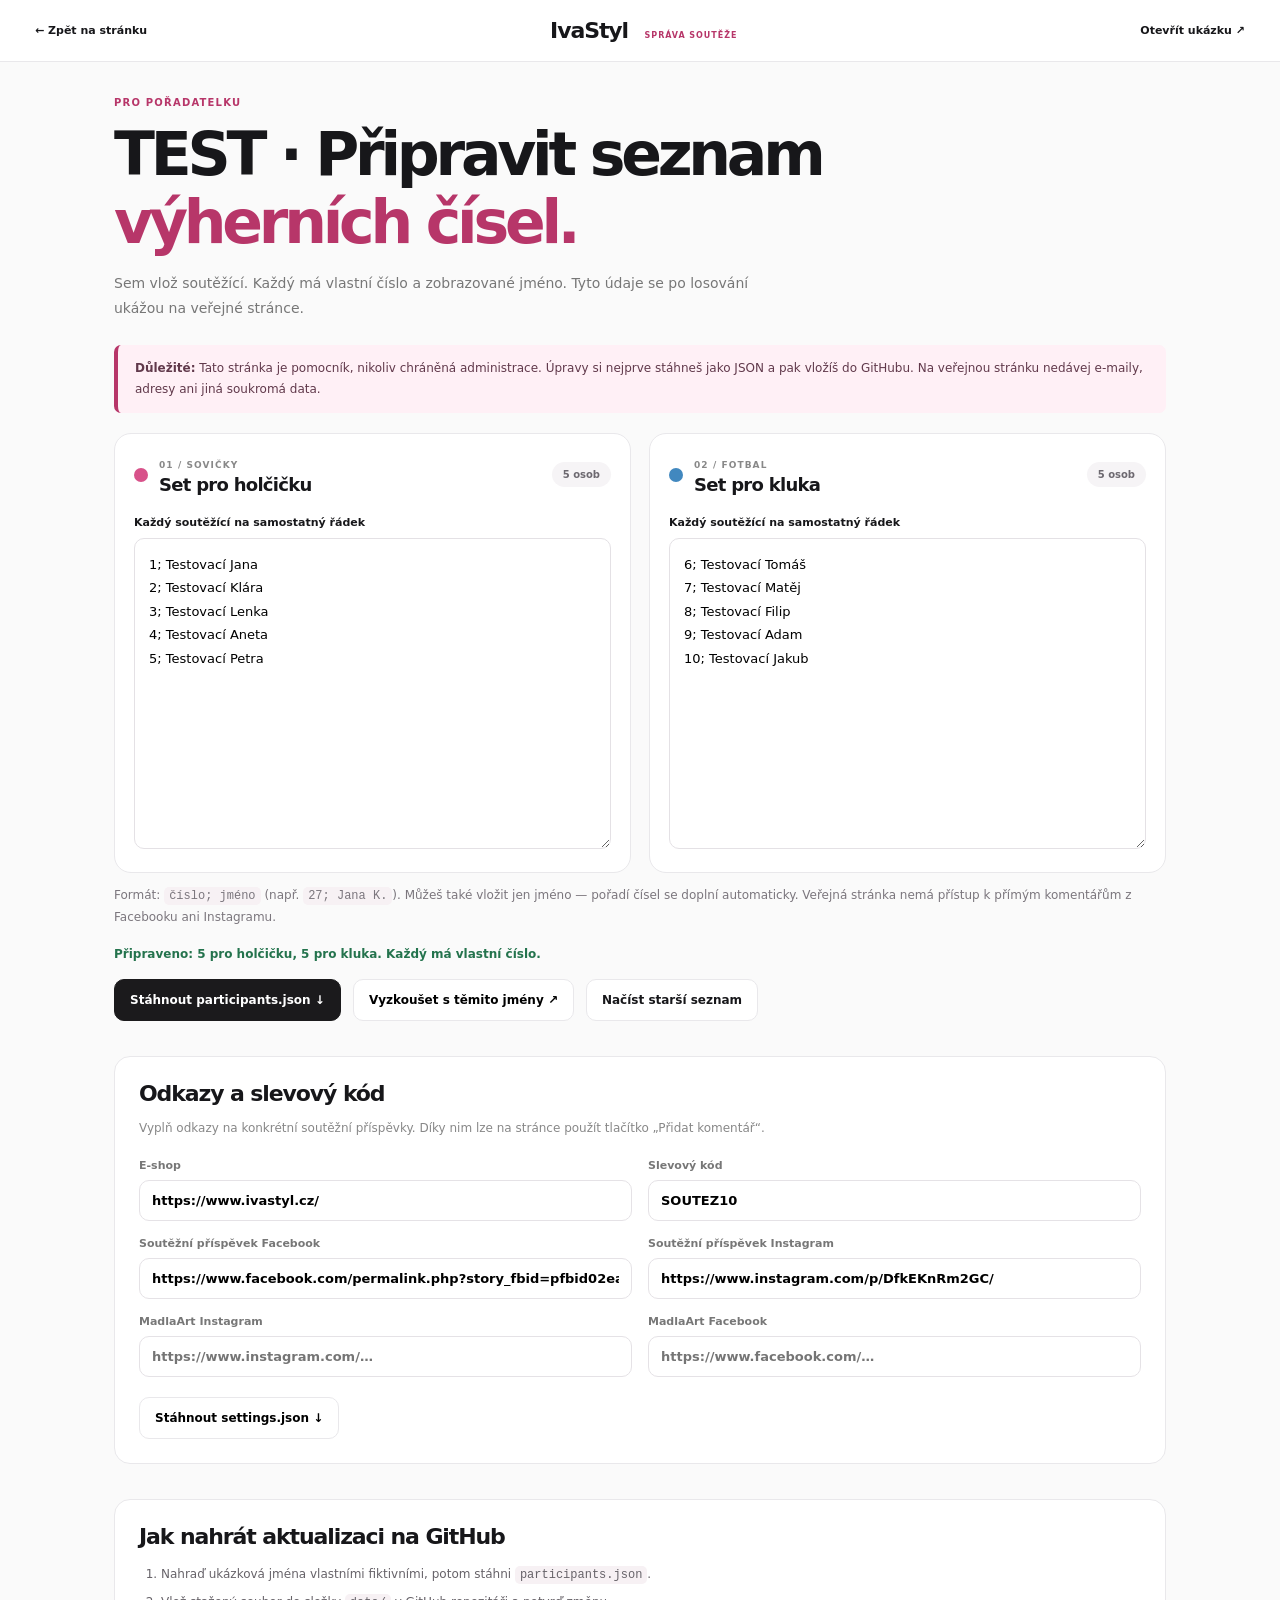
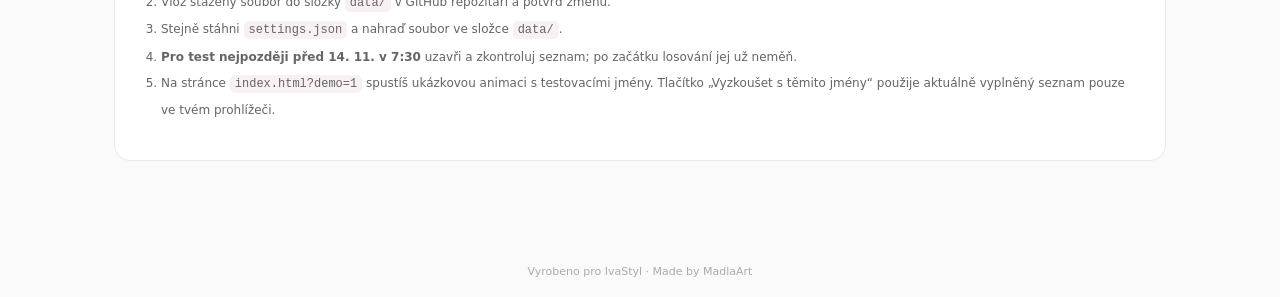
==== admin.html @ a6c6ffe4 "first commit" ====
<!doctype html>
<html lang="cs">
<head>
<meta charset="utf-8"><meta name="viewport" content="width=device-width,initial-scale=1"><meta name="robots" content="noindex,nofollow"><title>IvaStyl · Příprava losování</title>
<link rel="stylesheet" href="admin.css"><script src="admin.js" defer></script>
</head>
<body>
<header class="admin-header"><a href="index.html">← Zpět na stránku</a><div class="title-brand">IvaStyl <span>SPRÁVA SOUTĚŽE</span></div><a href="index.html?demo=1" target="_blank">Otevřít ukázku ↗</a></header>
<main>
<section class="admin-hero"><div class="tag">PRO POŘADATELKU</div><h1>TEST · Připravit seznam<br><span>výherních čísel.</span></h1><p>Sem vlož soutěžící. Každý má vlastní číslo a zobrazované jméno. Tyto údaje se po losování ukážou na veřejné stránce.</p></section>
<div class="warning"><strong>Důležité:</strong> Tato stránka je pomocník, nikoliv chráněná administrace. Úpravy si nejprve stáhneš jako JSON a pak vložíš do GitHubu. Na veřejnou stránku nedávej e-maily, adresy ani jiná soukromá data.</div>
<div class="editor-grid">
<section class="entry-panel"><div class="panel-head"><span class="group-dot girl"></span><div><span class="sub">01 / SOVIČKY</span><h2>Set pro holčičku</h2></div><div class="count" id="girl-count">0 osob</div></div><label for="girls">Každý soutěžící na samostatný řádek</label><textarea spellcheck="false" id="girls" rows="12" placeholder="1; Jana K.&#10;2; @lenka&#10;3; Aneta&#10;nebo jen jméno – číslo se doplní automaticky">1; Testovací Jana
2; Testovací Klára
3; Testovací Lenka
4; Testovací Aneta
5; Testovací Petra</textarea></section>
<section class="entry-panel"><div class="panel-head"><span class="group-dot boy"></span><div><span class="sub">02 / FOTBAL</span><h2>Set pro kluka</h2></div><div class="count" id="boy-count">0 osob</div></div><label for="boys">Každý soutěžící na samostatný řádek</label><textarea spellcheck="false" id="boys" rows="12" placeholder="4; Matěj&#10;5; @martina&#10;6; Radek&#10;nebo jen jméno – číslo se doplní automaticky">6; Testovací Tomáš
7; Testovací Matěj
8; Testovací Filip
9; Testovací Adam
10; Testovací Jakub</textarea></section>
</div>
<p class="input-guide">Formát: <code>číslo; jméno</code> (např. <code>27; Jana K.</code>). Můžeš také vložit jen jméno — pořadí čísel se doplní automaticky. Veřejná stránka nemá přístup k přímým komentářům z Facebooku ani Instagramu.</p>
<div id="feedback" class="feedback" role="status">Doplň soutěžící pro oba sety.</div>
<div class="actions"><button id="download" class="primary" type="button">Stáhnout participants.json ↓</button><button id="preview" type="button">Vyzkoušet s těmito jmény ↗</button><label class="file-button">Načíst starší seznam <input type="file" id="import" accept=".json,application/json" hidden></label></div>
<section class="settings"><h2>Odkazy a slevový kód</h2><p>Vyplň odkazy na konkrétní soutěžní příspěvky. Díky nim lze na stránce použít tlačítko „Přidat komentář“.</p><div class="setting-grid"><label>E-shop<input id="shopUrl" value="https://www.ivastyl.cz/" type="url"></label><label>Slevový kód<input id="discountCode" value="SOUTEZ10"></label><label>Soutěžní příspěvek Facebook<input id="facebookPostUrl" type="url" value="https://www.facebook.com/permalink.php?story_fbid=pfbid02eaPkTZrTyudEaTWY8Zx2som1cDLxRhDJLYRth7cG7Z6SZvCaEXymR8UZ1EfAzFMLl&amp;id=61574177012385" placeholder="https://www.facebook.com/…"></label><label>Soutěžní příspěvek Instagram<input id="instagramPostUrl" type="url" value="https://www.instagram.com/p/DfkEKnRm2GC/" placeholder="https://www.instagram.com/p/…"></label><label>MadlaArt Instagram<input id="madlaartInstagram" type="url" placeholder="https://www.instagram.com/…"></label><label>MadlaArt Facebook<input id="madlaartFacebook" type="url" placeholder="https://www.facebook.com/…"></label></div><button id="settings-download" type="button" class="secondary">Stáhnout settings.json ↓</button></section>
<section class="instructions"><h2>Jak nahrát aktualizaci na GitHub</h2><ol><li>Nahraď ukázková jména vlastními fiktivními, potom stáhni <code>participants.json</code>.</li><li>Vlož stažený soubor do složky <code>data/</code> v GitHub repozitáři a potvrď změnu.</li><li>Stejně stáhni <code>settings.json</code> a nahraď soubor ve složce <code>data/</code>.</li><li><strong>Pro test nejpozději před 14. 11. v 7:30</strong> uzavři a zkontroluj seznam; po začátku losování jej už neměň.</li><li>Na stránce <code>index.html?demo=1</code> spustíš ukázkovou animaci s testovacími jmény. Tlačítko „Vyzkoušet s těmito jmény“ použije aktuálně vyplněný seznam pouze ve tvém prohlížeči.</li></ol></section>
</main>
<footer>Vyrobeno pro IvaStyl · Made by MadlaArt</footer>
</body></html>
---- admin.css ----
:root{--berry:#b73669;--text:#17171a;--border:#e9e8eb}*{box-sizing:border-box}body{font-family:Manrope,system-ui,Arial,sans-serif;margin:0;background:#fafafa;color:var(--text)}a{color:inherit;text-decoration:none}button,input,textarea{font:inherit}button{cursor:pointer}.admin-header{display:flex;align-items:center;justify-content:space-between;gap:15px;padding:18px 35px;border-bottom:1px solid var(--border);background:white;font-size:11px;font-weight:750}.title-brand{font-size:22px;font-weight:900;letter-spacing:-.05em}.title-brand span{font-size:8px;font-weight:800;color:var(--berry);letter-spacing:.12em;margin-left:10px}main{max-width:1100px;padding:35px 24px 80px;margin:auto}.admin-hero .tag{font-weight:800;font-size:10px;letter-spacing:.12em;color:var(--berry)}h1{font-size:clamp(36px,5vw,60px);letter-spacing:-.07em;line-height:1.13;margin:13px 0}h1 span{color:var(--berry)}.admin-hero p{color:#777;max-width:660px;font-size:14px;line-height:1.8}.warning{border-left:4px solid var(--berry);background:#fff0f6;color:#61394b;border-radius:7px;padding:13px 17px;margin:24px 0 20px;font-size:12px;line-height:1.75}.editor-grid{display:grid;grid-template-columns:1fr 1fr;gap:18px}.entry-panel{background:white;border:1px solid var(--border);border-radius:17px;padding:19px;min-width:0}.panel-head{display:flex;align-items:center;gap:11px;margin-bottom:19px}.group-dot{width:14px;height:14px;border-radius:50%;flex:none}.girl{background:#d8528a}.boy{background:#4188bf}.sub{font-size:9px;letter-spacing:.12em;color:#888;font-weight:800}.panel-head h2{font-size:18px;margin:2px 0;font-weight:800;letter-spacing:-.04em}.count{margin-left:auto;background:#f6f4f6;color:#6d6970;padding:7px 11px;border-radius:50px;font-size:10px;font-weight:800}.entry-panel label{font-size:11px;font-weight:800;display:block;margin-bottom:9px}.entry-panel textarea{width:100%;resize:vertical;min-height:240px;border:1px solid #e4e1e5;border-radius:10px;padding:14px;font-size:13px;line-height:1.8;outline:0}.entry-panel textarea:focus{border-color:var(--berry)}.input-guide{font-size:12px;color:#7b767d;line-height:1.8}.feedback{font-size:12px;font-weight:750;color:#7a4660;margin:18px 0}.actions{display:flex;gap:12px;flex-wrap:wrap}.actions button,.file-button,.secondary{font-size:12px;font-weight:800;border:1px solid var(--border);background:white;border-radius:10px;padding:13px 15px;display:inline-block}.actions .primary{background:#1b1a1c;color:white;border-color:#1b1a1c}.settings,.instructions{margin-top:35px;padding:24px;background:white;border:1px solid var(--border);border-radius:16px}.settings h2,.instructions h2{font-size:22px;letter-spacing:-.05em;margin:0 0 7px}.settings p{color:#888;font-size:12px;line-height:1.8}.setting-grid{display:grid;grid-template-columns:1fr 1fr;gap:16px;margin:20px 0}.setting-grid label{display:flex;flex-direction:column;gap:8px;color:#777;font-size:11px;font-weight:800}.setting-grid input{width:100%;padding:12px;border-radius:10px;border:1px solid #e5e2e6;font-size:13px}.setting-grid input:focus{outline:2px solid #f3bfd2}.instructions ol{font-size:12px;line-height:2.2;color:#676369;padding-left:22px}code{background:#f7f1f4;padding:2px 5px;border-radius:5px}footer{text-align:center;padding:24px;color:#aaa;font-size:11px}@media(max-width:650px){.admin-header{padding:12px 18px}.admin-header a{font-size:9px}.title-brand{font-size:16px}.title-brand span{display:none}main{padding:30px 16px}.editor-grid,.setting-grid{grid-template-columns:1fr}.settings,.instructions{padding:18px}}
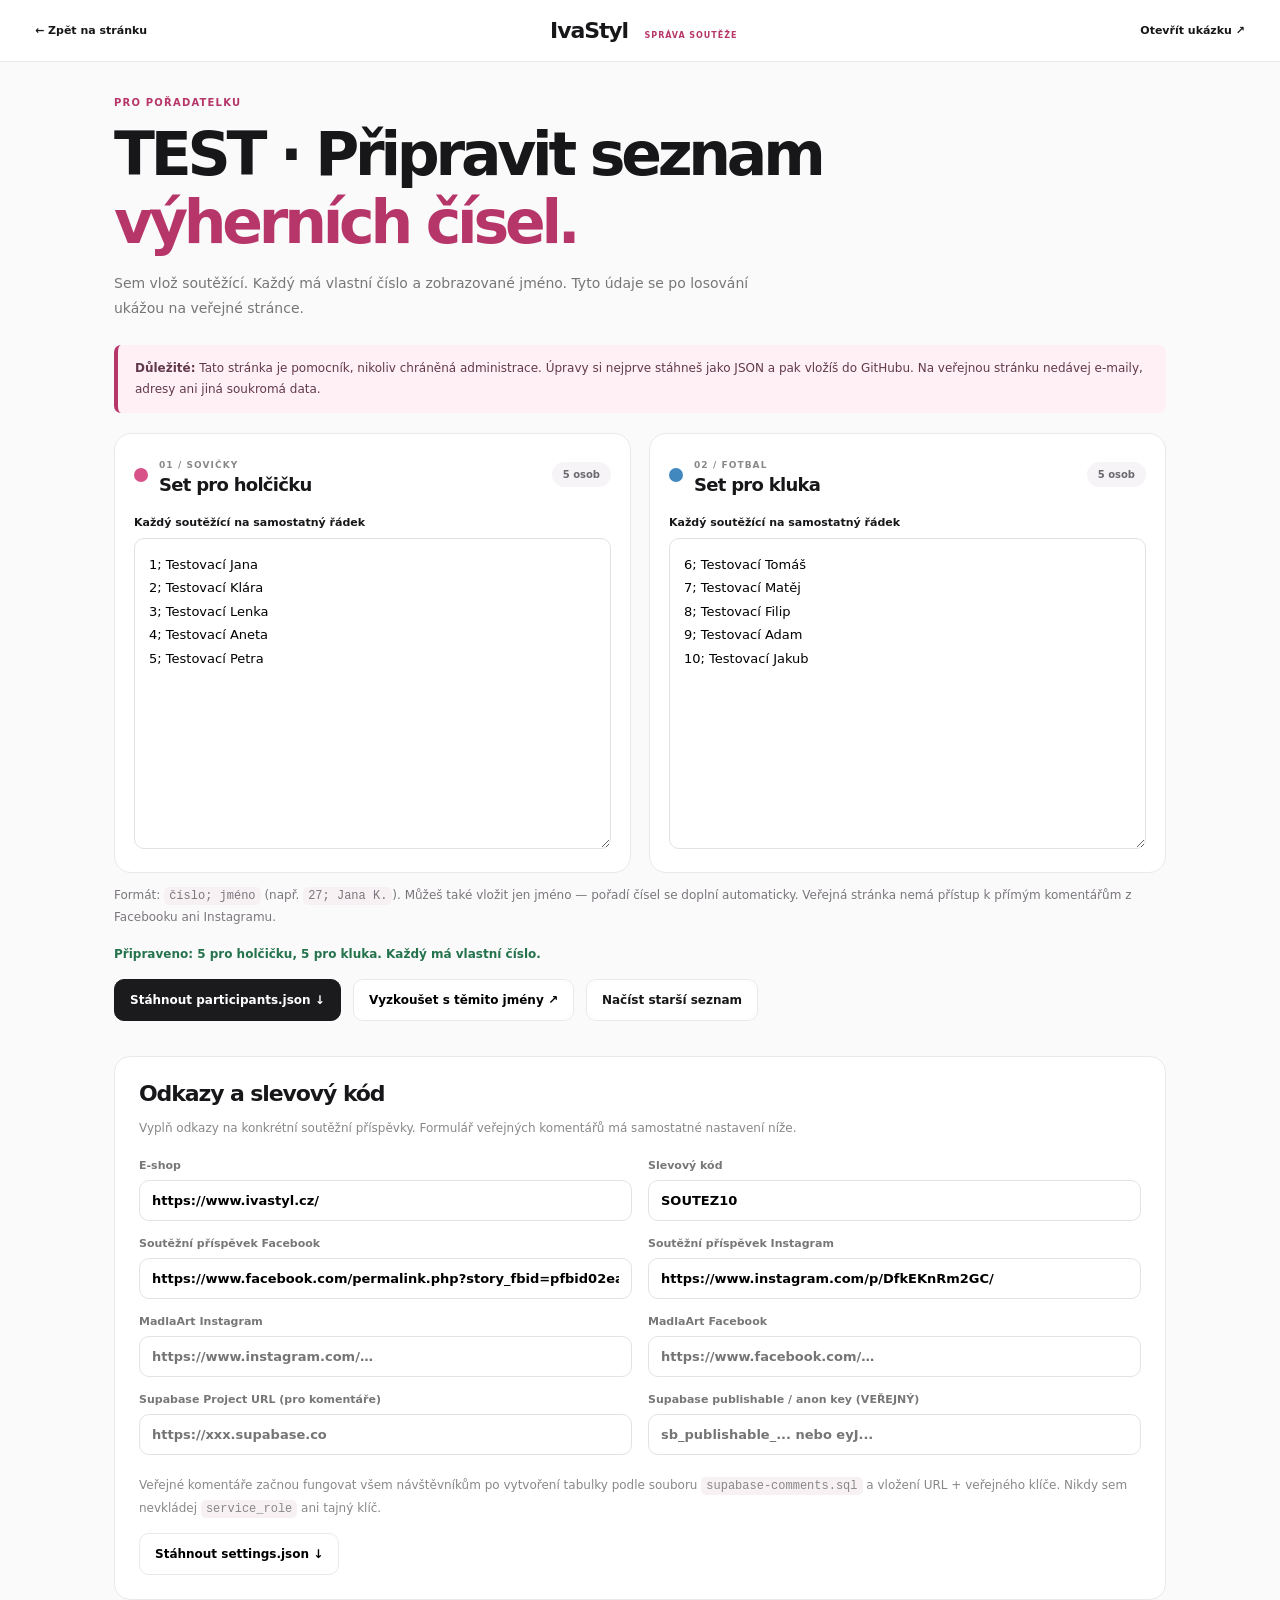
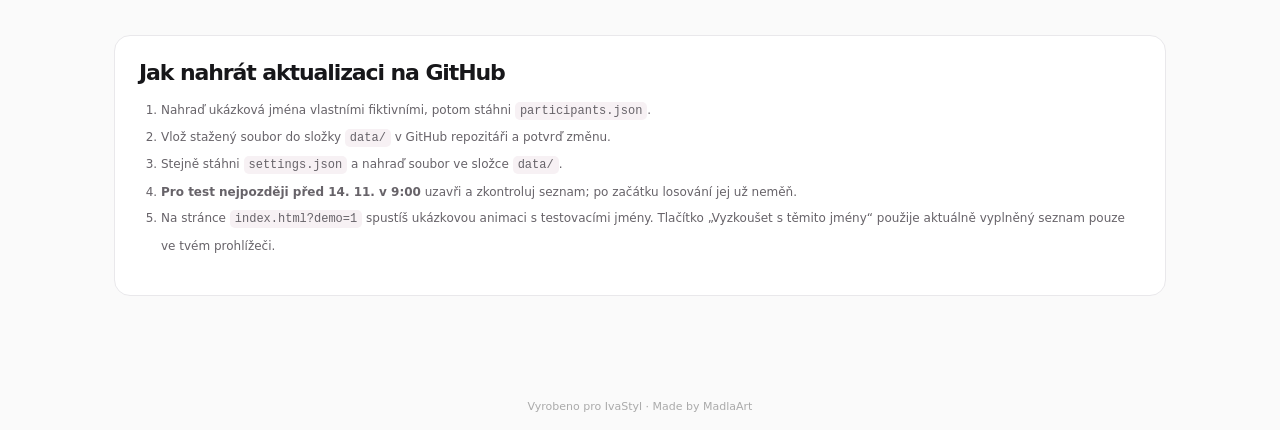
==== commit 8f2640f3: "hudba" ====
--- a/admin.html
+++ b/admin.html
@@ -24,8 +24,8 @@
 <p class="input-guide">Formát: <code>číslo; jméno</code> (např. <code>27; Jana K.</code>). Můžeš také vložit jen jméno — pořadí čísel se doplní automaticky. Veřejná stránka nemá přístup k přímým komentářům z Facebooku ani Instagramu.</p>
 <div id="feedback" class="feedback" role="status">Doplň soutěžící pro oba sety.</div>
 <div class="actions"><button id="download" class="primary" type="button">Stáhnout participants.json ↓</button><button id="preview" type="button">Vyzkoušet s těmito jmény ↗</button><label class="file-button">Načíst starší seznam <input type="file" id="import" accept=".json,application/json" hidden></label></div>
-<section class="settings"><h2>Odkazy a slevový kód</h2><p>Vyplň odkazy na konkrétní soutěžní příspěvky. Díky nim lze na stránce použít tlačítko „Přidat komentář“.</p><div class="setting-grid"><label>E-shop<input id="shopUrl" value="https://www.ivastyl.cz/" type="url"></label><label>Slevový kód<input id="discountCode" value="SOUTEZ10"></label><label>Soutěžní příspěvek Facebook<input id="facebookPostUrl" type="url" value="https://www.facebook.com/permalink.php?story_fbid=pfbid02eaPkTZrTyudEaTWY8Zx2som1cDLxRhDJLYRth7cG7Z6SZvCaEXymR8UZ1EfAzFMLl&amp;id=61574177012385" placeholder="https://www.facebook.com/…"></label><label>Soutěžní příspěvek Instagram<input id="instagramPostUrl" type="url" value="https://www.instagram.com/p/DfkEKnRm2GC/" placeholder="https://www.instagram.com/p/…"></label><label>MadlaArt Instagram<input id="madlaartInstagram" type="url" placeholder="https://www.instagram.com/…"></label><label>MadlaArt Facebook<input id="madlaartFacebook" type="url" placeholder="https://www.facebook.com/…"></label></div><button id="settings-download" type="button" class="secondary">Stáhnout settings.json ↓</button></section>
-<section class="instructions"><h2>Jak nahrát aktualizaci na GitHub</h2><ol><li>Nahraď ukázková jména vlastními fiktivními, potom stáhni <code>participants.json</code>.</li><li>Vlož stažený soubor do složky <code>data/</code> v GitHub repozitáři a potvrď změnu.</li><li>Stejně stáhni <code>settings.json</code> a nahraď soubor ve složce <code>data/</code>.</li><li><strong>Pro test nejpozději před 14. 11. v 7:30</strong> uzavři a zkontroluj seznam; po začátku losování jej už neměň.</li><li>Na stránce <code>index.html?demo=1</code> spustíš ukázkovou animaci s testovacími jmény. Tlačítko „Vyzkoušet s těmito jmény“ použije aktuálně vyplněný seznam pouze ve tvém prohlížeči.</li></ol></section>
+<section class="settings"><h2>Odkazy a slevový kód</h2><p>Vyplň odkazy na konkrétní soutěžní příspěvky. Formulář veřejných komentářů má samostatné nastavení níže.</p><div class="setting-grid"><label>E-shop<input id="shopUrl" value="https://www.ivastyl.cz/" type="url"></label><label>Slevový kód<input id="discountCode" value="SOUTEZ10"></label><label>Soutěžní příspěvek Facebook<input id="facebookPostUrl" type="url" value="https://www.facebook.com/permalink.php?story_fbid=pfbid02eaPkTZrTyudEaTWY8Zx2som1cDLxRhDJLYRth7cG7Z6SZvCaEXymR8UZ1EfAzFMLl&amp;id=61574177012385" placeholder="https://www.facebook.com/…"></label><label>Soutěžní příspěvek Instagram<input id="instagramPostUrl" type="url" value="https://www.instagram.com/p/DfkEKnRm2GC/" placeholder="https://www.instagram.com/p/…"></label><label>MadlaArt Instagram<input id="madlaartInstagram" type="url" placeholder="https://www.instagram.com/…"></label><label>MadlaArt Facebook<input id="madlaartFacebook" type="url" placeholder="https://www.facebook.com/…"></label><label>Supabase Project URL (pro komentáře)<input id="supabaseUrl" type="url" placeholder="https://xxx.supabase.co"></label><label>Supabase publishable / anon key (VEŘEJNÝ)<input id="supabaseAnonKey" type="text" placeholder="sb_publishable_... nebo eyJ..."></label></div><p class="input-guide">Veřejné komentáře začnou fungovat všem návštěvníkům po vytvoření tabulky podle souboru <code>supabase-comments.sql</code> a vložení URL + veřejného klíče. Nikdy sem nevkládej <code>service_role</code> ani tajný klíč.</p><button id="settings-download" type="button" class="secondary">Stáhnout settings.json ↓</button></section>
+<section class="instructions"><h2>Jak nahrát aktualizaci na GitHub</h2><ol><li>Nahraď ukázková jména vlastními fiktivními, potom stáhni <code>participants.json</code>.</li><li>Vlož stažený soubor do složky <code>data/</code> v GitHub repozitáři a potvrď změnu.</li><li>Stejně stáhni <code>settings.json</code> a nahraď soubor ve složce <code>data/</code>.</li><li><strong>Pro test nejpozději před 14. 11. v 9:00</strong> uzavři a zkontroluj seznam; po začátku losování jej už neměň.</li><li>Na stránce <code>index.html?demo=1</code> spustíš ukázkovou animaci s testovacími jmény. Tlačítko „Vyzkoušet s těmito jmény“ použije aktuálně vyplněný seznam pouze ve tvém prohlížeči.</li></ol></section>
 </main>
 <footer>Vyrobeno pro IvaStyl · Made by MadlaArt</footer>
 </body></html>
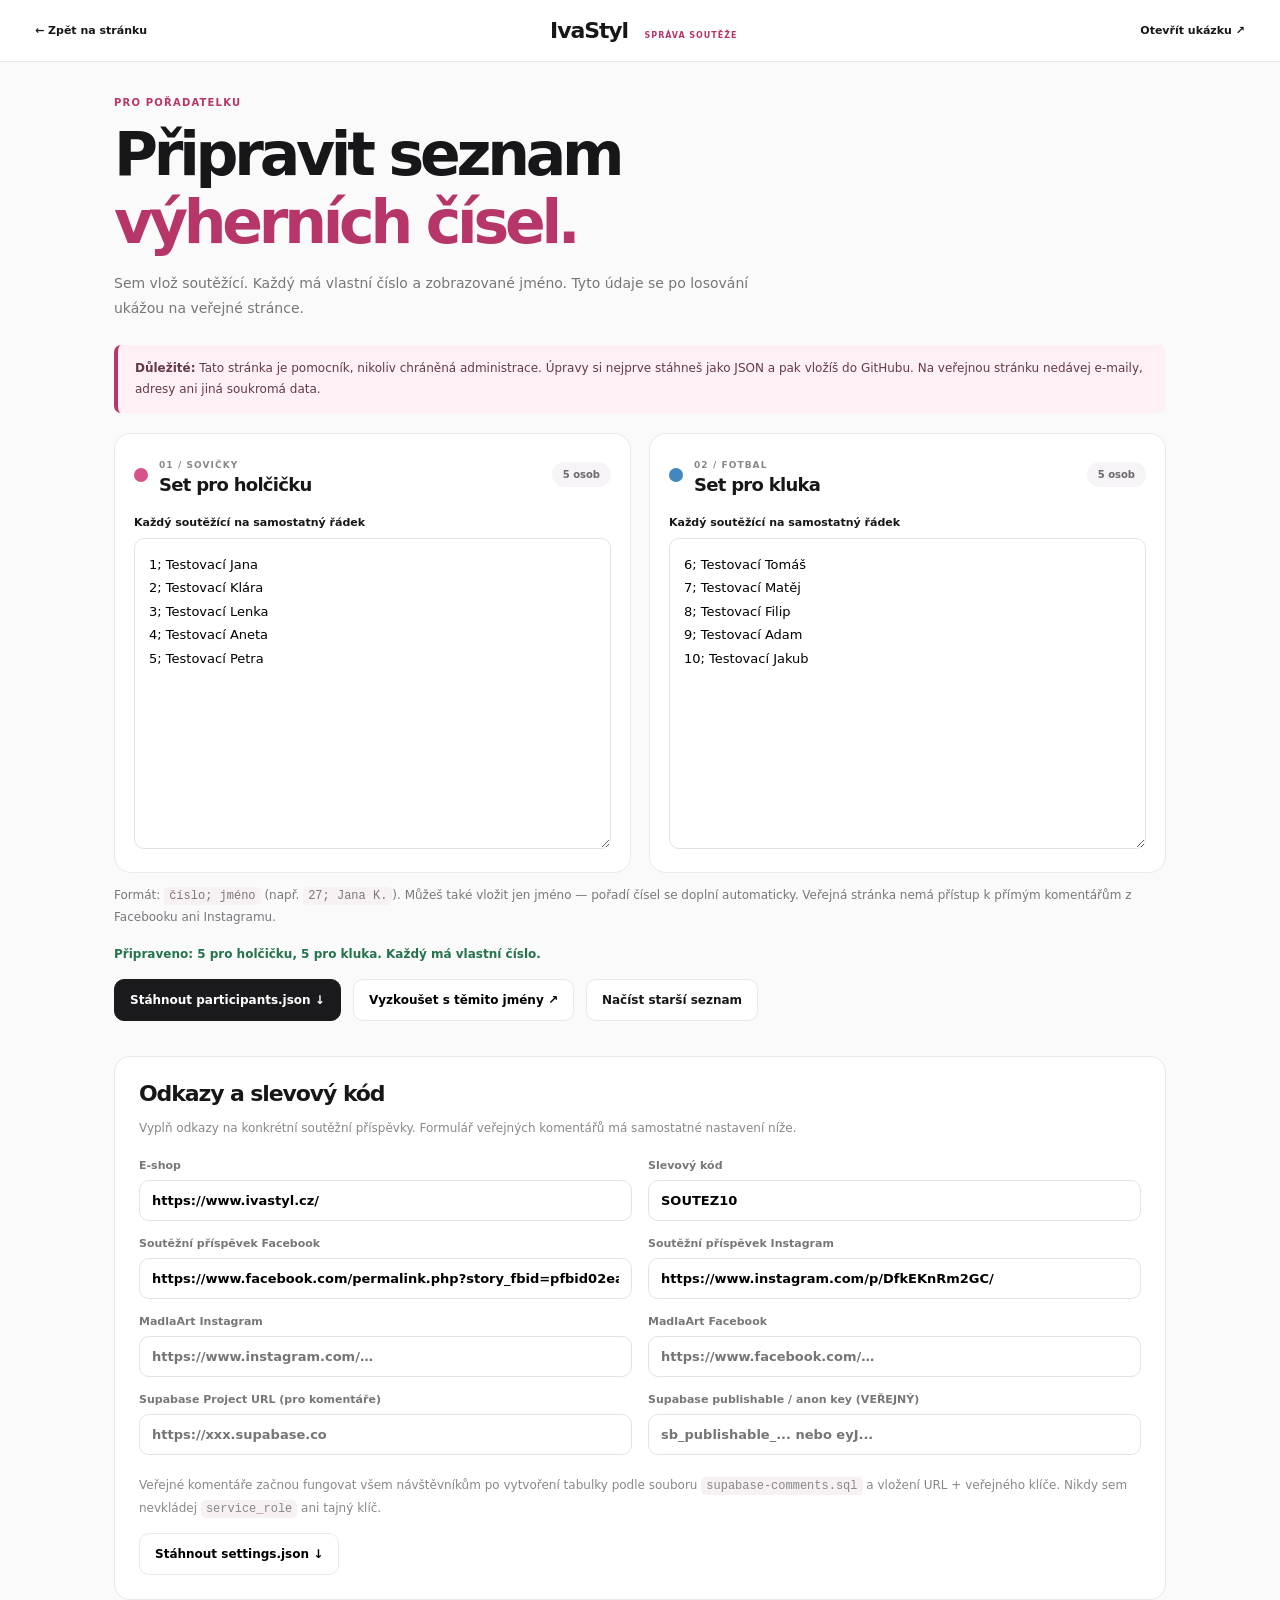
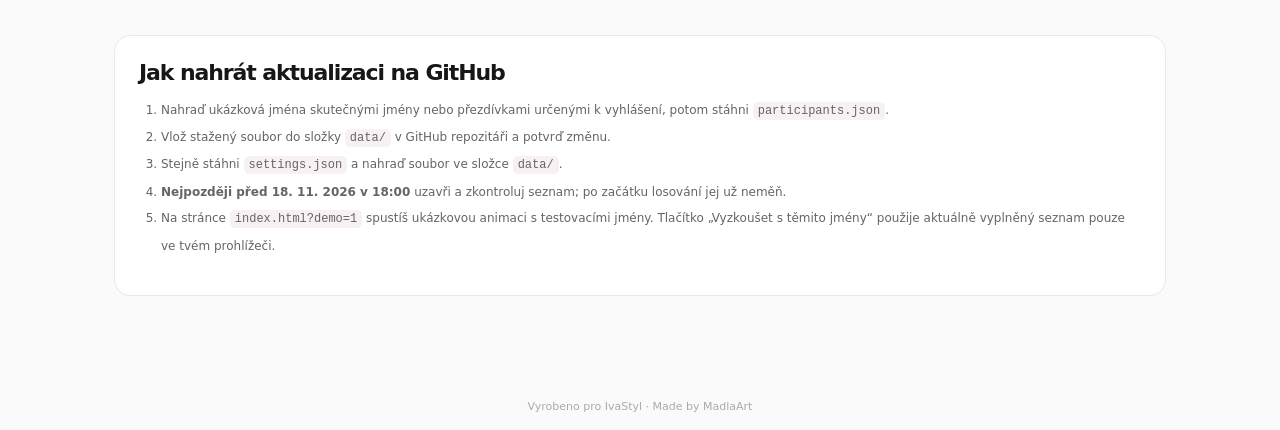
==== commit d33c13e8: "18.11.2026" ====
--- a/admin.html
+++ b/admin.html
@@ -7,7 +7,7 @@
 <body>
 <header class="admin-header"><a href="index.html">← Zpět na stránku</a><div class="title-brand">IvaStyl <span>SPRÁVA SOUTĚŽE</span></div><a href="index.html?demo=1" target="_blank">Otevřít ukázku ↗</a></header>
 <main>
-<section class="admin-hero"><div class="tag">PRO POŘADATELKU</div><h1>TEST · Připravit seznam<br><span>výherních čísel.</span></h1><p>Sem vlož soutěžící. Každý má vlastní číslo a zobrazované jméno. Tyto údaje se po losování ukážou na veřejné stránce.</p></section>
+<section class="admin-hero"><div class="tag">PRO POŘADATELKU</div><h1>Připravit seznam<br><span>výherních čísel.</span></h1><p>Sem vlož soutěžící. Každý má vlastní číslo a zobrazované jméno. Tyto údaje se po losování ukážou na veřejné stránce.</p></section>
 <div class="warning"><strong>Důležité:</strong> Tato stránka je pomocník, nikoliv chráněná administrace. Úpravy si nejprve stáhneš jako JSON a pak vložíš do GitHubu. Na veřejnou stránku nedávej e-maily, adresy ani jiná soukromá data.</div>
 <div class="editor-grid">
 <section class="entry-panel"><div class="panel-head"><span class="group-dot girl"></span><div><span class="sub">01 / SOVIČKY</span><h2>Set pro holčičku</h2></div><div class="count" id="girl-count">0 osob</div></div><label for="girls">Každý soutěžící na samostatný řádek</label><textarea spellcheck="false" id="girls" rows="12" placeholder="1; Jana K.&#10;2; @lenka&#10;3; Aneta&#10;nebo jen jméno – číslo se doplní automaticky">1; Testovací Jana
@@ -25,7 +25,7 @@
 <div id="feedback" class="feedback" role="status">Doplň soutěžící pro oba sety.</div>
 <div class="actions"><button id="download" class="primary" type="button">Stáhnout participants.json ↓</button><button id="preview" type="button">Vyzkoušet s těmito jmény ↗</button><label class="file-button">Načíst starší seznam <input type="file" id="import" accept=".json,application/json" hidden></label></div>
 <section class="settings"><h2>Odkazy a slevový kód</h2><p>Vyplň odkazy na konkrétní soutěžní příspěvky. Formulář veřejných komentářů má samostatné nastavení níže.</p><div class="setting-grid"><label>E-shop<input id="shopUrl" value="https://www.ivastyl.cz/" type="url"></label><label>Slevový kód<input id="discountCode" value="SOUTEZ10"></label><label>Soutěžní příspěvek Facebook<input id="facebookPostUrl" type="url" value="https://www.facebook.com/permalink.php?story_fbid=pfbid02eaPkTZrTyudEaTWY8Zx2som1cDLxRhDJLYRth7cG7Z6SZvCaEXymR8UZ1EfAzFMLl&amp;id=61574177012385" placeholder="https://www.facebook.com/…"></label><label>Soutěžní příspěvek Instagram<input id="instagramPostUrl" type="url" value="https://www.instagram.com/p/DfkEKnRm2GC/" placeholder="https://www.instagram.com/p/…"></label><label>MadlaArt Instagram<input id="madlaartInstagram" type="url" placeholder="https://www.instagram.com/…"></label><label>MadlaArt Facebook<input id="madlaartFacebook" type="url" placeholder="https://www.facebook.com/…"></label><label>Supabase Project URL (pro komentáře)<input id="supabaseUrl" type="url" placeholder="https://xxx.supabase.co"></label><label>Supabase publishable / anon key (VEŘEJNÝ)<input id="supabaseAnonKey" type="text" placeholder="sb_publishable_... nebo eyJ..."></label></div><p class="input-guide">Veřejné komentáře začnou fungovat všem návštěvníkům po vytvoření tabulky podle souboru <code>supabase-comments.sql</code> a vložení URL + veřejného klíče. Nikdy sem nevkládej <code>service_role</code> ani tajný klíč.</p><button id="settings-download" type="button" class="secondary">Stáhnout settings.json ↓</button></section>
-<section class="instructions"><h2>Jak nahrát aktualizaci na GitHub</h2><ol><li>Nahraď ukázková jména vlastními fiktivními, potom stáhni <code>participants.json</code>.</li><li>Vlož stažený soubor do složky <code>data/</code> v GitHub repozitáři a potvrď změnu.</li><li>Stejně stáhni <code>settings.json</code> a nahraď soubor ve složce <code>data/</code>.</li><li><strong>Pro test nejpozději před 14. 11. v 9:00</strong> uzavři a zkontroluj seznam; po začátku losování jej už neměň.</li><li>Na stránce <code>index.html?demo=1</code> spustíš ukázkovou animaci s testovacími jmény. Tlačítko „Vyzkoušet s těmito jmény“ použije aktuálně vyplněný seznam pouze ve tvém prohlížeči.</li></ol></section>
+<section class="instructions"><h2>Jak nahrát aktualizaci na GitHub</h2><ol><li>Nahraď ukázková jména skutečnými jmény nebo přezdívkami určenými k vyhlášení, potom stáhni <code>participants.json</code>.</li><li>Vlož stažený soubor do složky <code>data/</code> v GitHub repozitáři a potvrď změnu.</li><li>Stejně stáhni <code>settings.json</code> a nahraď soubor ve složce <code>data/</code>.</li><li><strong>Nejpozději před 18. 11. 2026 v 18:00</strong> uzavři a zkontroluj seznam; po začátku losování jej už neměň.</li><li>Na stránce <code>index.html?demo=1</code> spustíš ukázkovou animaci s testovacími jmény. Tlačítko „Vyzkoušet s těmito jmény“ použije aktuálně vyplněný seznam pouze ve tvém prohlížeči.</li></ol></section>
 </main>
 <footer>Vyrobeno pro IvaStyl · Made by MadlaArt</footer>
 </body></html>
